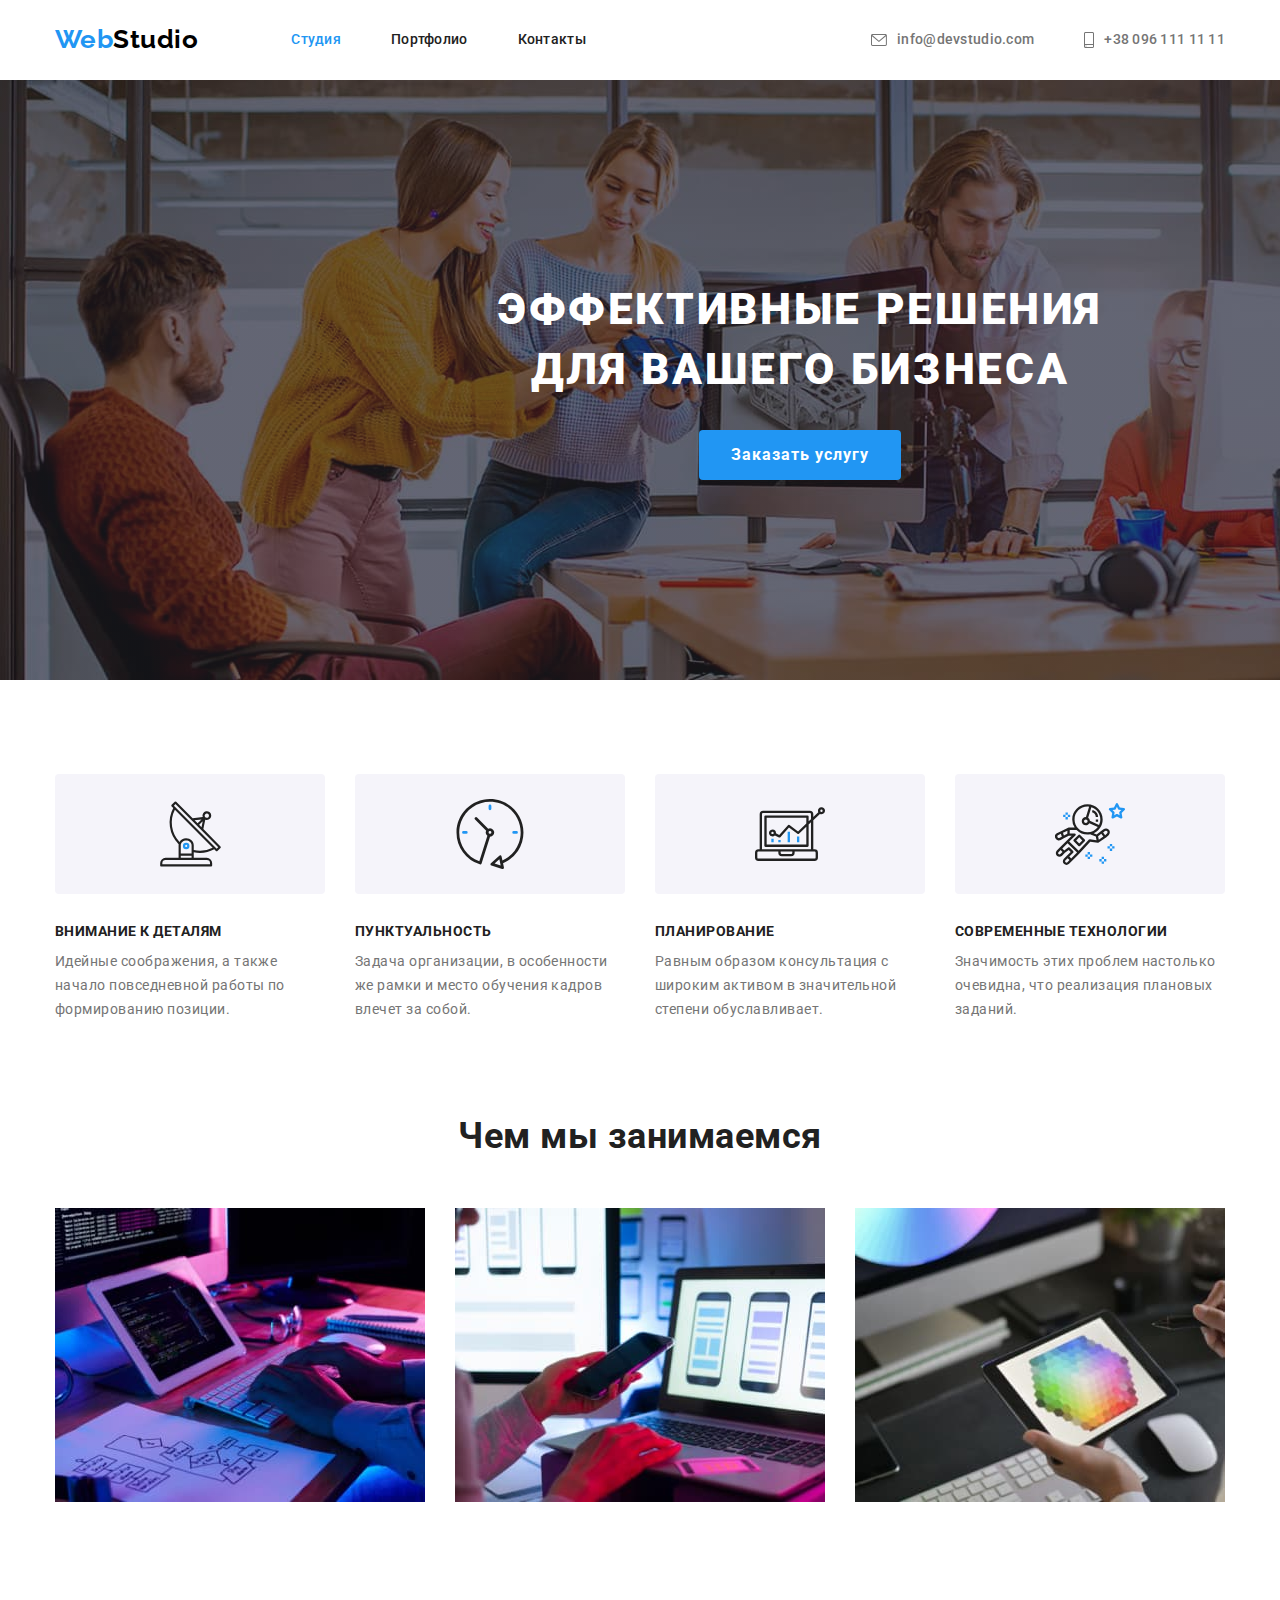
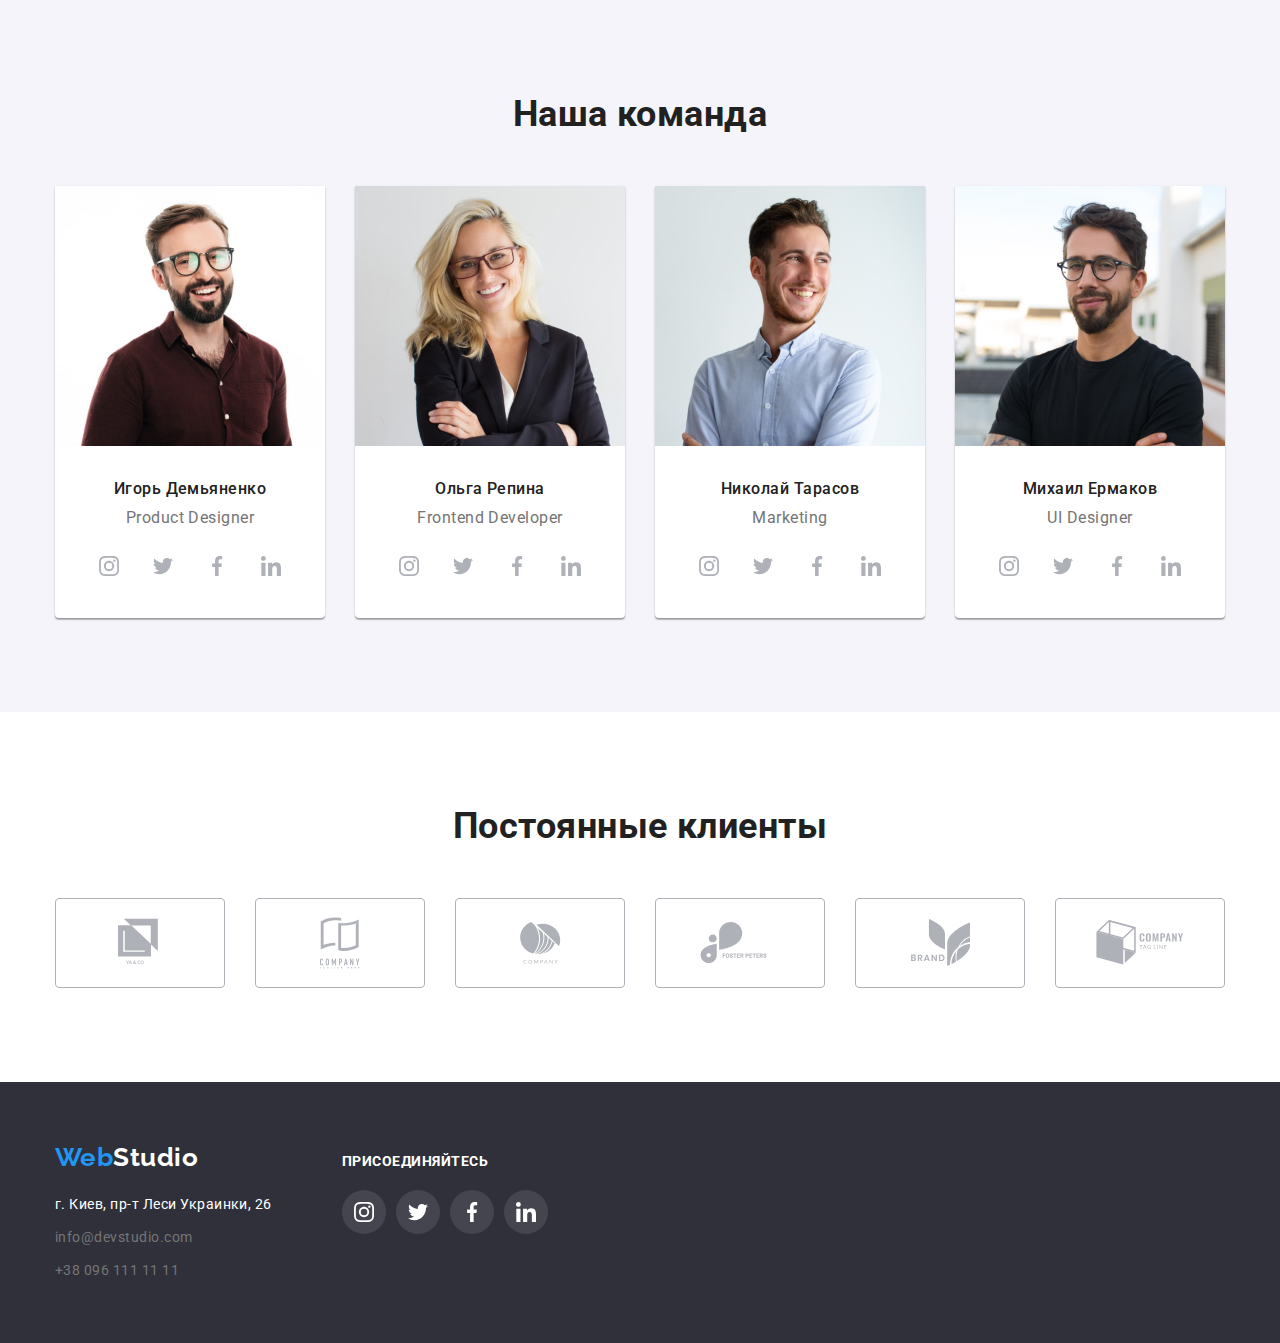
==== index.html @ eecb7872 "Initial commit" ====
<!DOCTYPE html>
<html lang="ru">
  <head>
    <meta charset="UTF-8" />
    <meta name="viewport" content="width=device-width, initial-scale=1.0" />
    <title>Главная</title>
    <link
      rel="stylesheet"
      href="https://cdnjs.cloudflare.com/ajax/libs/modern-normalize/1.0.0/modern-normalize.min.css"
    />
    <link
      href="https://fonts.googleapis.com/css2?family=Raleway:wght@700&family=Roboto:wght@300;400;500;700;900&display=swap"
      rel="stylesheet"
    />
    <link rel="stylesheet" href="css/styles.css" />
  </head>
  <body>
    <header class="page-header">
      <div class="container">
        <nav class="page-nav">
          <div class="logo">
            <a class="logo__text" href="./index.html"
              >Web<span class="logo__subtext">Studio</span></a
            >
          </div>

          <ul class="nav">
            <li class="nav__item">
              <a href="./index.html" class="nav__link nav__link--active link">Студия</a>
            </li>
            <li class="nav__item">
              <a href="./portfolio.html" class="nav__link link">Портфолио</a>
            </li>
            <li class="nav__item">
              <a href="#" class="nav__link link">Контакты</a>
            </li>
          </ul>
        </nav>
        <address class="address">
          <ul class="address__list">
            <li class="address__item">
              <a
                href="mailto:info@devstudio.com"
                class="address__email address__link link"
              >
                <svg class="icon address__icon" width="16" height="12">
                  <use href="./images/svg/sprite.svg#icon-mail"></use>
                </svg>
                info@devstudio.com</a
              >
            </li>
            <li class="address__item">
              <a href="tel:+380961111111" class="address__phone address__link link">
                <svg class="icon address__icon" width="10" height="16">
                  <use href="./images/svg/sprite.svg#icon-smartphone"></use>
                </svg>
                +38 096 111 11 11</a
              >
            </li>
          </ul>
        </address>
      </div>
    </header>

    <main class="content">
      <section class="main-block">
        <div class="container">
          <h1 class="main-block__text">Эффективные решения<br />для вашего бизнеса</h1>
          <button class="main-block__button btn btn-primary">Заказать услугу</button>
        </div>
      </section>

      <section class="feature-block">
        <div class="container">
          <h2 class="text-hidden">Особенности</h2>

          <ul class="feature-block__list">
            <li class="feature-block__card">
              <div class="feature-block__icon">
                <svg class="icon" width="65" height="70">
                  <use href="./images/svg/sprite.svg#icon-antenna"></use>
                </svg>
              </div>
              <h3 class="feature-block__title">Внимание к деталям</h3>
              <p class="feature-block__text">
                Идейные соображения, а также начало повседневной работы по формированию
                позиции.
              </p>
            </li>

            <li class="feature-block__card">
              <div class="feature-block__icon">
                <svg class="icon" width="70" height="70">
                  <use href="./images/svg/sprite.svg#icon-clock"></use>
                </svg>
              </div>
              <h3 class="feature-block__title">Пунктуальность</h3>
              <p class="feature-block__text">
                Задача организации, в особенности же рамки и место обучения кадров влечет
                за собой.
              </p>
            </li>

            <li class="feature-block__card">
              <div class="feature-block__icon">
                <svg class="icon" width="70" height="70">
                  <use href="./images/svg/sprite.svg#icon-diagram"></use>
                </svg>
              </div>
              <h3 class="feature-block__title">Планирование</h3>
              <p class="feature-block__text">
                Равным образом консультация с широким активом в значительной степени
                обуславливает.
              </p>
            </li>

            <li class="feature-block__card">
              <div class="feature-block__icon">
                <svg class="icon" width="70" height="70">
                  <use href="./images/svg/sprite.svg#icon-astronaut"></use>
                </svg>
              </div>
              <h3 class="feature-block__title">Современные технологии</h3>
              <p class="feature-block__text">
                Значимость этих проблем настолько очевидна, что реализация плановых
                заданий.
              </p>
            </li>
          </ul>
        </div>
      </section>

      <section class="preview">
        <div class="container">
          <h2 class="preview__title block-title">Чем мы занимаемся</h2>
          <ul class="preview__body">
            <li class="preview__box">
              <img
                class="preview__img"
                src="images/box-1.jpg"
                alt="Планшет с клавиатурой"
                width="370"
              />
            </li>
            <li class="preview__box">
              <img
                class="preview__img"
                src="images/box-2.jpg"
                alt="Ноутбук"
                width="370"
              />
            </li>
            <li class="preview__box">
              <img
                class="preview__img"
                src="images/box-3.jpg"
                alt="Планшет в руке"
                width="370"
              />
            </li>
          </ul>
        </div>
      </section>

      <section class="team">
        <div class="container">
          <h2 class="block-title team__title">Наша команда</h2>

          <ul class="team__body">
            <li class="team__card">
              <img
                src="images/avatar-1.jpg"
                alt="Игорь Демьяненко"
                class="team__img"
                width="270"
              />
              <div class="team__about">
                <h3 class="team__name">Игорь Демьяненко</h3>
                <p class="team__job">Product Designer</p>
              </div>

              <div class="contact">
                <ul class="contact__list">
                  <li class="contact__item">
                    <a href="" class="contact__link">
                      <svg class="icon contact__icon">
                        <use href="./images/svg/sprite.svg#icon-instagram"></use>
                      </svg>
                    </a>
                  </li>
                  <li class="contact__item">
                    <a href="" class="contact__link">
                      <svg class="icon contact__icon">
                        <use href="./images/svg/sprite.svg#icon-twitter"></use>
                      </svg>
                    </a>
                  </li>
                  <li class="contact__item">
                    <a href="" class="contact__link">
                      <svg class="icon contact__icon">
                        <use href="./images/svg/sprite.svg#icon-facebook"></use>
                      </svg>
                    </a>
                  </li>
                  <li class="contact__item">
                    <a href="" class="contact__link">
                      <svg class="icon contact__icon">
                        <use href="./images/svg/sprite.svg#icon-linkedin"></use>
                      </svg>
                    </a>
                  </li>
                </ul>
              </div>
            </li>
            <li class="team__card">
              <img
                src="images/avatar-2.jpg"
                alt="Ольга Репина"
                class="team__img"
                width="270"
              />
              <div class="team__about">
                <h3 class="team__name">Ольга Репина</h3>
                <p class="team__job">Frontend Developer</p>
              </div>
              <div class="contact">
                <ul class="contact__list">
                  <li class="contact__item">
                    <a href="" class="contact__link">
                      <svg class="icon contact__icon">
                        <use href="./images/svg/sprite.svg#icon-instagram"></use>
                      </svg>
                    </a>
                  </li>
                  <li class="contact__item">
                    <a href="" class="contact__link">
                      <svg class="icon contact__icon">
                        <use href="./images/svg/sprite.svg#icon-twitter"></use>
                      </svg>
                    </a>
                  </li>
                  <li class="contact__item">
                    <a href="" class="contact__link">
                      <svg class="icon contact__icon">
                        <use href="./images/svg/sprite.svg#icon-facebook"></use>
                      </svg>
                    </a>
                  </li>
                  <li class="contact__item">
                    <a href="" class="contact__link">
                      <svg class="icon contact__icon">
                        <use href="./images/svg/sprite.svg#icon-linkedin"></use>
                      </svg>
                    </a>
                  </li>
                </ul>
              </div>
            </li>
            <li class="team__card">
              <img
                src="images/avatar-3.jpg"
                alt="Николай Тарасов"
                class="team__img"
                width="270"
              />
              <div class="team__about">
                <h3 class="team__name">Николай Тарасов</h3>
                <p class="team__job">Marketing</p>
              </div>
              <div class="contact">
                <ul class="contact__list">
                  <li class="contact__item">
                    <a href="" class="contact__link">
                      <svg class="icon contact__icon">
                        <use href="./images/svg/sprite.svg#icon-instagram"></use>
                      </svg>
                    </a>
                  </li>
                  <li class="contact__item">
                    <a href="" class="contact__link">
                      <svg class="icon contact__icon">
                        <use href="./images/svg/sprite.svg#icon-twitter"></use>
                      </svg>
                    </a>
                  </li>
                  <li class="contact__item">
                    <a href="" class="contact__link">
                      <svg class="icon contact__icon">
                        <use href="./images/svg/sprite.svg#icon-facebook"></use>
                      </svg>
                    </a>
                  </li>
                  <li class="contact__item">
                    <a href="" class="contact__link">
                      <svg class="icon contact__icon">
                        <use href="./images/svg/sprite.svg#icon-linkedin"></use>
                      </svg>
                    </a>
                  </li>
                </ul>
              </div>
            </li>
            <li class="team__card">
              <img
                src="images/avatar-4.jpg"
                alt="Михаил Ермаков"
                class="team__img"
                width="270"
              />
              <div class="team__about">
                <h3 class="team__name">Михаил Ермаков</h3>
                <p class="team__job">UI Designer</p>
              </div>
              <div class="contact">
                <ul class="contact__list">
                  <li class="contact__item">
                    <a href="" class="contact__link">
                      <svg class="icon contact__icon">
                        <use href="./images/svg/sprite.svg#icon-instagram"></use>
                      </svg>
                    </a>
                  </li>
                  <li class="contact__item">
                    <a href="" class="contact__link">
                      <svg class="icon contact__icon">
                        <use href="./images/svg/sprite.svg#icon-twitter"></use>
                      </svg>
                    </a>
                  </li>
                  <li class="contact__item">
                    <a href="" class="contact__link">
                      <svg class="icon contact__icon">
                        <use href="./images/svg/sprite.svg#icon-facebook"></use>
                      </svg>
                    </a>
                  </li>
                  <li class="contact__item">
                    <a href="" class="contact__link">
                      <svg class="icon contact__icon">
                        <use href="./images/svg/sprite.svg#icon-linkedin"></use>
                      </svg>
                    </a>
                  </li>
                </ul>
              </div>
            </li>
          </ul>
        </div>
      </section>

      <section class="client">
        <div class="container">
          <h2 class="block-title client__title">Постоянные клиенты</h2>
          <ul class="client__list">
            <li class="client__card">
              <a href="" class="client__link">
                <svg class="icon" width="44" height="50">
                  <use href="./images/svg/sprite.svg#icon-logo-1"></use>
                </svg>
              </a>
            </li>

            <li class="client__card">
              <a href="" class="client__link">
                <svg class="icon" width="40" height="52">
                  <use href="./images/svg/sprite.svg#icon-logo-2"></use>
                </svg>
              </a>
            </li>

            <li class="client__card">
              <a href="" class="client__link">
                <svg class="icon" width="41" height="42">
                  <use href="./images/svg/sprite.svg#icon-logo-3"></use>
                </svg>
              </a>
            </li>

            <li class="client__card">
              <a href="" class="client__link">
                <svg class="icon" width="80" height="42">
                  <use href="./images/svg/sprite.svg#icon-logo-4"></use>
                </svg>
              </a>
            </li>

            <li class="client__card">
              <a href="" class="client__link">
                <svg class="icon" width="59" height="47">
                  <use href="./images/svg/sprite.svg#icon-logo-5"></use>
                </svg>
              </a>
            </li>

            <li class="client__card">
              <a href="" class="client__link">
                <svg class="icon" width="88" height="45">
                  <use href="./images/svg/sprite.svg#icon-logo-6"></use>
                </svg>
              </a>
            </li>
          </ul>
        </div>
      </section>
    </main>

    <footer class="page-footer">
      <div class="container">
        <div class="page-footer__nav">
          <div class="logo">
            <a class="logo__text" href="./index.html"
              >Web<span class="logo__subtext logo__subtext-white">Studio</span></a
            >
          </div>

          <address class="address">
            <ul class="address__list">
              <li class="address__item">
                <a href="" class="address__sity address__link link"
                  >г. Киев, пр-т Леси Украинки, 26</a
                >
              </li>
              <li class="address__item">
                <a
                  href="mailto:info@devstudio.com"
                  class="address__email address__link link"
                  >info@devstudio.com</a
                >
              </li>
              <li class="address__item">
                <a href="tel:+380961111111" class="address__phone address__link link"
                  >+38 096 111 11 11</a
                >
              </li>
            </ul>
          </address>
        </div>
        <div class="footer__join join">
          <h2 class="join__title">Присоединяйтесь</h2>
          <div class="contact">
            <ul class="contact__list">
              <li class="contact__item">
                <a href="" class="contact__link">
                  <svg class="icon contact__icon">
                    <use href="./images/svg/sprite.svg#icon-instagram"></use>
                  </svg>
                </a>
              </li>
              <li class="contact__item">
                <a href="" class="contact__link">
                  <svg class="icon contact__icon">
                    <use href="./images/svg/sprite.svg#icon-twitter"></use>
                  </svg>
                </a>
              </li>
              <li class="contact__item">
                <a href="" class="contact__link">
                  <svg class="icon contact__icon">
                    <use href="./images/svg/sprite.svg#icon-facebook"></use>
                  </svg>
                </a>
              </li>
              <li class="contact__item">
                <a href="" class="contact__link">
                  <svg class="icon contact__icon">
                    <use href="./images/svg/sprite.svg#icon-linkedin"></use>
                  </svg>
                </a>
              </li>
            </ul>
          </div>
        </div>
      </div>
    </footer>
  </body>
</html>
---- css/styles.css ----
a {
  text-decoration: none;
}
ul,
li {
  list-style-type: none;
  margin: 0;
  padding: 0;
}
address {
  font-style: inherit;
}
h1,
h2,
h3,
p {
  margin: 0;
}

:root {
  --main-text-color: #212121;
  --secondary-text-color: #757575;
  --accent-color: #2196f3;

  --white-color: #ffffff;
  --gray-color: #f5f4fa;
  --black-color: #000000;
  --icon-color: #afb1b8;

  --main-block-background: #c4c4c4;

  --footer-background-color: #2f303a;
}

body {
  color: var(--main-text-color);
  background-color: var(--white-color);

  font-weight: 500;
  font-size: 16px;
  font-family: 'Roboto', sans-serif;
  font-style: normal;
  letter-spacing: 0.03em;
}
.container {
  max-width: 1200px; /* 1170px + padding 30px*/
  margin: 0 auto;
  padding: 0 15px;
}
/* Скрыть текст */
.text-hidden {
  position: absolute;

  text-indent: 100%;
  white-space: nowrap;
  overflow: hidden;
}
/* Header */
.page-header {
  height: 80px;
}
.page-header > .container {
  display: flex;
  align-items: center;
}

.page-nav {
  display: flex;
  align-items: center;
}
/* Логотип */
.page-header .logo {
  margin-right: 93px;
}
.logo__text {
  color: var(--accent-color);

  font-family: 'Raleway', sans-serif;
  font-size: 26px;
  font-weight: 700;
  line-height: 1.2;
}
.logo__subtext {
  color: var(--black-color);
}

/* Главная навигация */
.nav {
  display: flex;
  margin: 32px 0;
}
.nav__item + .nav__item {
  margin-left: 50px;
}
.nav__link {
  color: var(--main-text-color);

  font-weight: 500;
  font-size: 14px;
  line-height: 1.14;
  letter-spacing: 0.02em;
}
.nav__link--active,
.link:hover,
.link:focus {
  color: var(--accent-color);
}
.link {
  display: flex;
  align-items: center;
}
.address {
  margin-left: auto;
}

.page-header .address__list {
  display: flex;
  align-items: center;

  font-size: 14px;
  line-height: 1.14;
  letter-spacing: 0.02em;
}

.address__link {
  color: var(--secondary-text-color);
}
.page-header .address__item + .address__item {
  margin-left: 50px;
}

/* main block */
.main-block {
  width: 1600px;
  min-height: 600px;

  padding: 50px 0px;
  margin: 0 auto;
  display: flex;
  align-items: center;
  text-align: center;

  background-color: var(--main-block-background);
  background-image: linear-gradient(
      to right,
      rgba(47, 48, 58, 0.4),
      rgba(47, 48, 58, 0.4)
    ),
    url('../images/bg-img.jpg');
  /* background-image: linear-gradient(
      to right,
      var(--main-block-gradient),
      var(--main-block-gradient)
    ),
    url('../images/bg-img.jpg'); */
  /* Валидатор ругается на использование перменных внутри linear-gradient 😢 
  По этому и записал цвет градиента без переменных*/
  background-repeat: no-repeat;
  background-size: cover;
  background-position: center center;
}
.main-block__text {
  color: var(--white-color);
  font-weight: 900;
  font-size: 44px;
  line-height: 1.36;
  text-align: center;
  letter-spacing: 0.06em;
  text-transform: uppercase;
}
.main-block__button {
  padding: 10px 32px;
  margin-top: 30px;
}
.btn {
  color: var(--white-color);
  font-weight: 700;
  line-height: 1.9;
  letter-spacing: 0.06em;

  cursor: pointer;

  border: none;
  border-radius: 4px;
}
.btn-primary {
  background: var(--accent-color);
}

/* feature block */
.feature-block {
  padding: 94px 0px;
}
.feature-block__list {
  display: flex;
}

.feature-block__icon {
  display: flex;
  justify-content: center;
  align-items: center;

  width: 270px;
  height: 120px;
  margin-bottom: 30px;

  background-color: var(--gray-color);
  border-radius: 4px;
}
/* .feature-block__icon--antenna {
  width: 65px;
  height: 70px;
} */

.feature-block__card + .feature-block__card {
  margin-left: 30px;
}
.feature-block__title {
  margin-bottom: 10px;

  font-weight: 700;
  font-size: 14px;
  line-height: 1.14;
  text-transform: uppercase;
}
.feature-block__text {
  color: var(--secondary-text-color);

  font-size: 14px;
  line-height: 1.71;
  font-weight: 400;
}

/* Style for block-title */
.block-title {
  font-weight: 700;
  font-size: 36px;
  line-height: 1.16;
  text-align: center;
}

/* Preview block */
.preview {
  padding-bottom: 94px;
}
.preview__title {
  margin-bottom: 50px;
}
.preview__body {
  display: flex;
}
.preview__box + .preview__box {
  margin-left: 30px;
}

/* team-block */
.team {
  background-color: var(--gray-color);
  padding: 94px 0;
}
.team__title {
  margin-bottom: 50px;
}
.team__body {
  display: flex;
}
.team__card + .team__card {
  margin-left: 30px;
}
.team__card {
  text-align: center;
  background-color: var(--white-color);
  box-shadow: 0px 1px 3px rgba(0, 0, 0, 0.12), 0px 1px 1px rgba(0, 0, 0, 0.14),
    0px 2px 1px rgba(0, 0, 0, 0.2);
  border-radius: 0px 0px 4px 4px;
}

.team__about {
  padding-top: 30px;
  text-align: center;
}
.team__name {
  margin-bottom: 10px;

  font-weight: 500;
  font-size: 16px;
  line-height: 1.18;
  text-align: center;
}
.team__job {
  color: #757575;
  font-weight: 400;
  font-size: 16px;
  line-height: 1.18;
}
/* Contact  */
.contact {
  display: flex;
  align-items: center;
  justify-content: center;
}
.team .contact {
  padding-top: 16px;
  padding-bottom: 30px;
}
.contact__list {
  display: flex;
}
.contact__item + .contact__item {
  margin-left: 10px;
}
.contact__link {
  display: flex;
  align-items: center;
  justify-content: center;

  width: 44px;
  height: 44px;

  color: var(--icon-color);
}
.contact__link:hover,
.contact__link:focus {
  background-color: var(--accent-color);
  color: var(--white-color);
  border-radius: 50%;

  outline: none;

  /* transition: 0.5s; */
}
.contact__icon {
  width: 20px;
  height: 20px;
}

/* Clients block */
.client {
  padding: 94px 0;
}
.client__title {
  margin-bottom: 50px;
}
.client__list {
  display: flex;
}
.client__link {
  display: flex;
  justify-content: center;
  align-items: center;
  width: 170px;
  height: 90px;
  border: 1px solid var(--icon-color);
  border-radius: 4px;
  color: var(--icon-color);
}
.client__card + .client__card {
  margin-left: 30px;
}
.client__link:hover,
.client__link:focus {
  border: 1px solid var(--accent-color);
  color: var(--accent-color);
}

/* page-footer */
.page-footer {
  background-color: var(--footer-background-color);
  padding: 60px 0;
}
.page-footer .logo {
  margin-bottom: 20px;
}
.logo__subtext-white {
  color: var(--white-color);
}
.page-footer .address__list {
  font-weight: 400;
  font-size: 14px;
  line-height: 1.71;
}
.page-footer .address__item + .address__item {
  margin-top: 9px;
}
.address__sity {
  color: var(--white-color);
}

.page-footer > .container {
  display: flex;
}
/* Join block in footer */
.join {
  margin-left: 70px;
  margin-top: 12px;
}
.join__title {
  font-size: 14px;
  line-height: 1.14;
  text-transform: uppercase;
  color: var(--white-color);
  margin-bottom: 20px;
}
.join .contact__item {
  background: rgba(255, 255, 255, 0.1);
  border-radius: 50%;
}
.join .contact__link {
  color: var(--white-color);
}

/* ============ Portfolio.html ============*/

.portfolio .page-header {
  border-bottom: 1px solid #ececec;
}

.projects {
  padding: 94px 0;
}

.filter {
  display: flex;
  justify-content: center;
  margin-bottom: 50px;
}
.filter__item + .filter__item {
  margin-left: 8px;
}
.filter__button {
  background: var(--gray-color);
  color: var(--main-text-color);
  border: none;

  font-weight: 500;
  letter-spacing: 0.03em;
  padding: 6px 22px;
  line-height: 1.62;
  border-radius: 4px;

  cursor: pointer;
}

.filter__button--active,
.filter__button:hover,
.filter__button:focus {
  background: var(--accent-color);
  color: var(--white-color);
  box-shadow: 0px 3px 1px rgba(0, 0, 0, 0.1), 0px 1px 2px rgba(0, 0, 0, 0.08),
    0px 2px 2px rgba(0, 0, 0, 0.12);
  outline: none;
}
.projects__body {
  display: flex;
  flex-wrap: wrap;
}

.projects__card {
  background: var(--white-color);
  border: 1px solid #eeeeee;
  width: calc((100% - 60px) / 3);
  cursor: pointer;
}
.projects__card:hover,
.projects__card:focus {
  box-shadow: 0px 1px 1px rgba(0, 0, 0, 0.12), 0px 4px 4px rgba(0, 0, 0, 0.06),
    1px 4px 6px rgba(0, 0, 0, 0.16);
}
.projects__card:not(:nth-child(3n)) {
  margin-right: 30px;
}
.projects__card:not(:nth-last-child(-n + 3)) {
  margin-bottom: 30px;
}

.projects__content {
  padding: 20px 24px;
}
.projects__title {
  font-weight: 700;
  font-size: 18px;
  line-height: 2;
  letter-spacing: 0.06em;
}
.projects__description {
  font-weight: 400;
  line-height: 1.87;

  color: var(--secondary-text-color);
}
/* SVG SPRITE */
.icon {
  fill: currentColor;
}

.address__icon {
  margin-right: 10px;
}
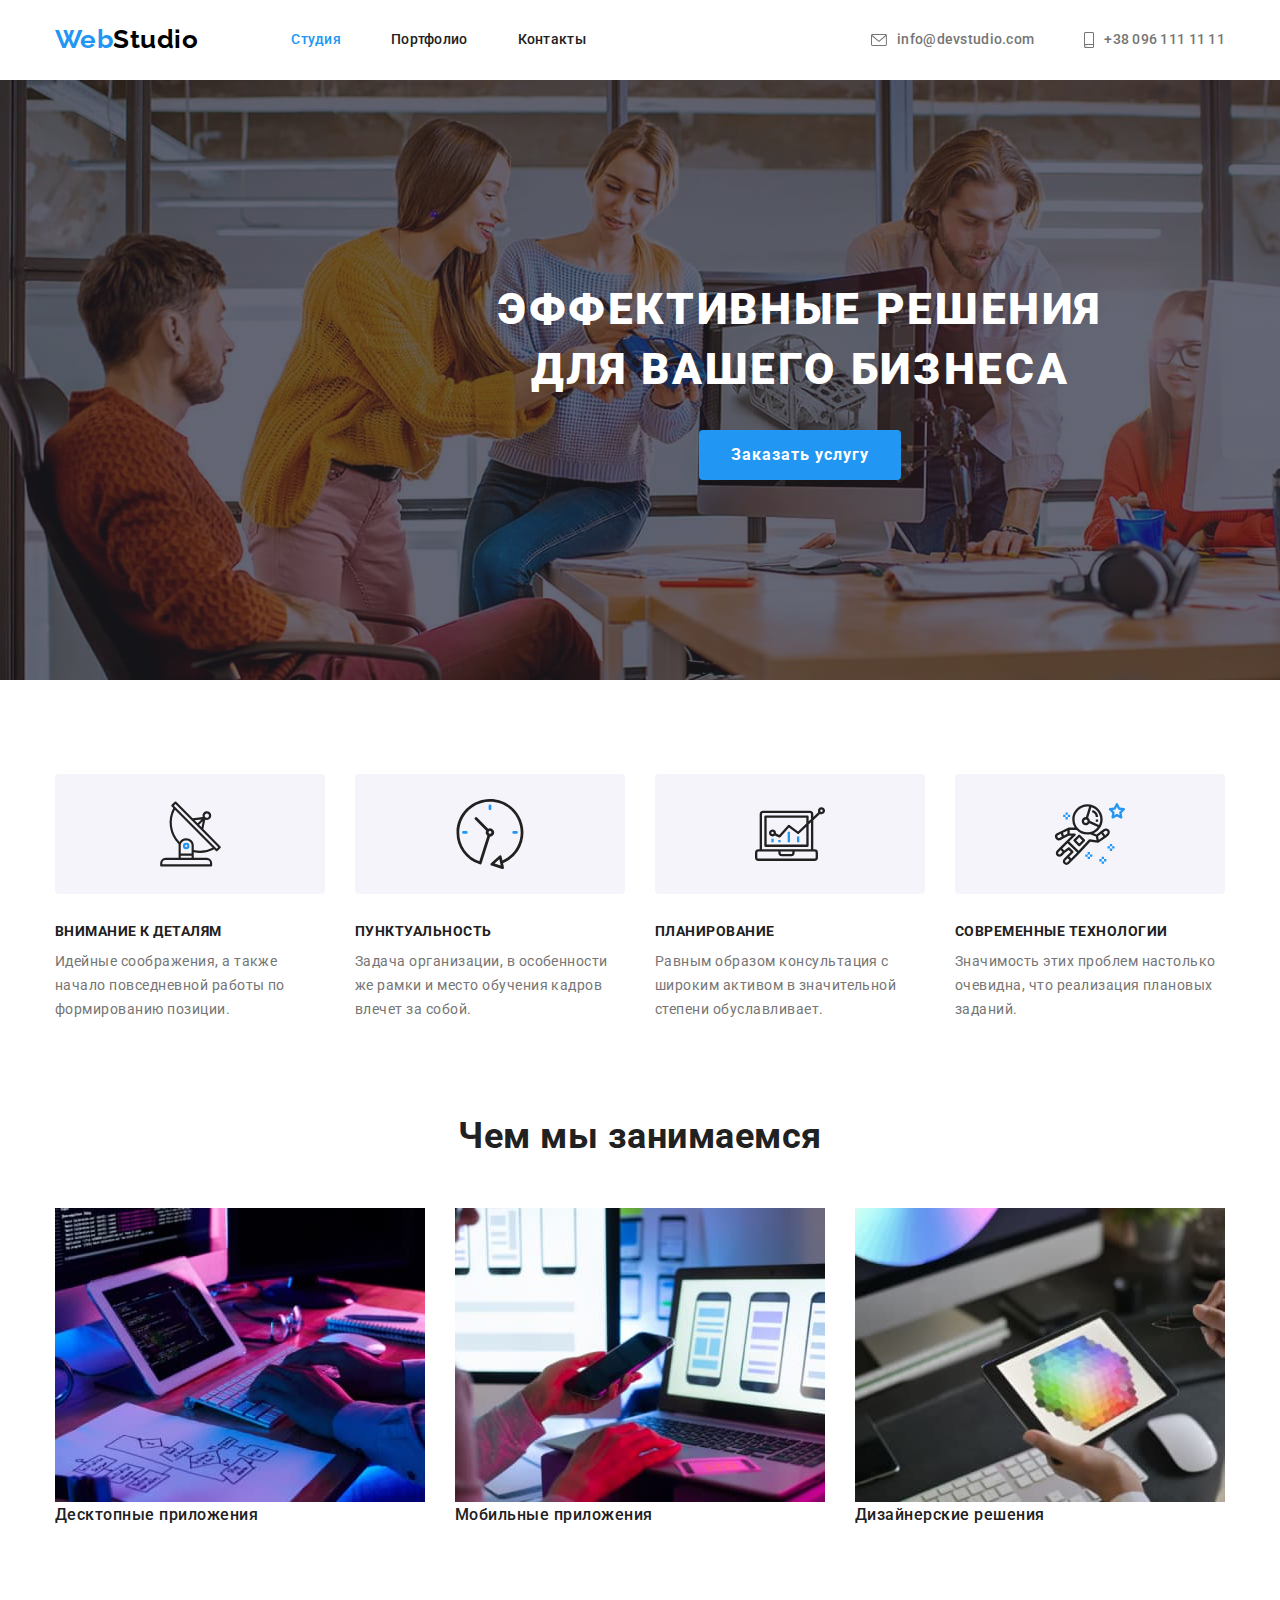
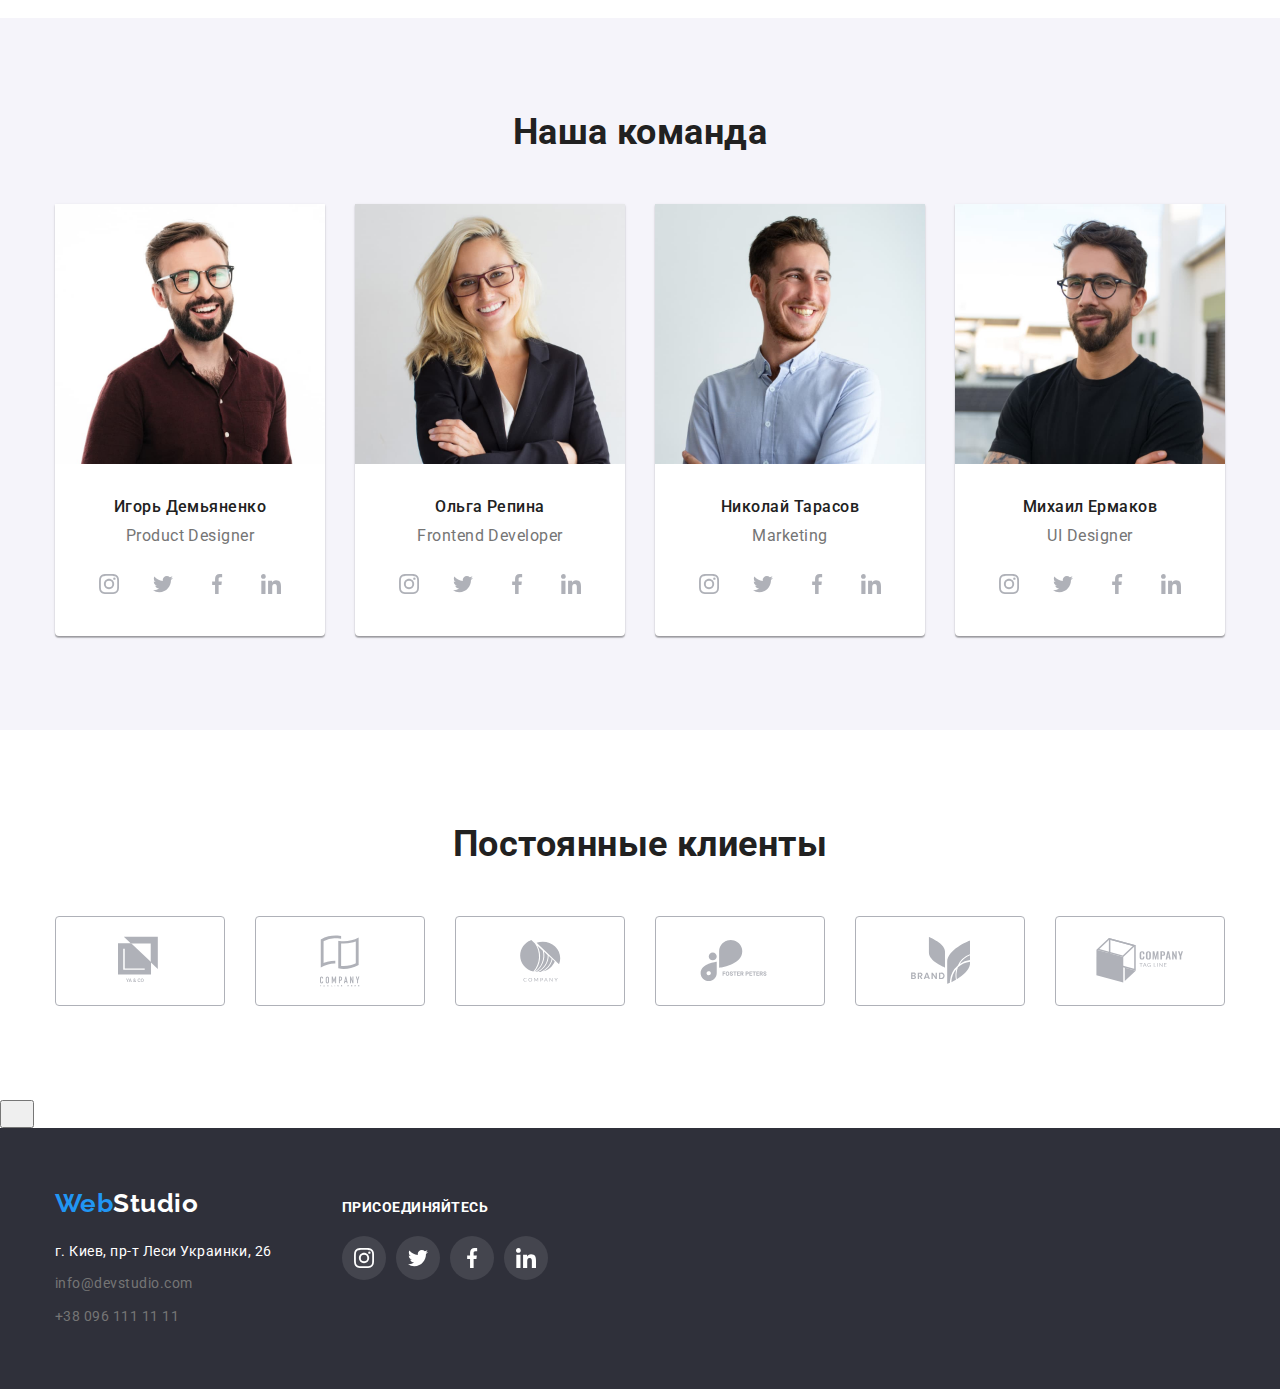
==== commit 07b29644: "Модалка, описание услуги" ====
--- a/index.html
+++ b/index.html
@@ -13,6 +13,7 @@
       rel="stylesheet"
     />
     <link rel="stylesheet" href="css/styles.css" />
+    <link rel="stylesheet" href="css/modal.css" />
   </head>
   <body>
     <header class="page-header">
@@ -66,7 +67,9 @@
       <section class="main-block">
         <div class="container">
           <h1 class="main-block__text">Эффективные решения<br />для вашего бизнеса</h1>
-          <button class="main-block__button btn btn-primary">Заказать услугу</button>
+          <button class="main-block__button btn btn-primary" data-modal-open>
+            Заказать услугу
+          </button>
         </div>
       </section>
 
@@ -140,7 +143,9 @@
                 src="images/box-1.jpg"
                 alt="Планшет с клавиатурой"
                 width="370"
-              />
+                height="294"
+              />
+              <p class="preview__description">Десктопные приложения</p>
             </li>
             <li class="preview__box">
               <img
@@ -148,7 +153,9 @@
                 src="images/box-2.jpg"
                 alt="Ноутбук"
                 width="370"
-              />
+                height="294"
+              />
+              <p class="preview__description">Мобильные приложения</p>
             </li>
             <li class="preview__box">
               <img
@@ -156,7 +163,9 @@
                 src="images/box-3.jpg"
                 alt="Планшет в руке"
                 width="370"
-              />
+                height="294"
+              />
+              <p class="preview__description">Дизайнерские решения</p>
             </li>
           </ul>
         </div>
@@ -403,6 +412,15 @@
         </div>
       </section>
     </main>
+    <div class="modal__backdrop modal__backdrop--hidden" data-backdrop>
+      <div class="modal__window">
+        <button class="modal__btn" data-modal-close>
+          <svg class="modal__btn--close" width="18" height="18">
+            <use href="./images/svg/sprite.svg#icon-btn-close"></use>
+          </svg>
+        </button>
+      </div>
+    </div>
 
     <footer class="page-footer">
       <div class="container">
@@ -472,5 +490,6 @@
         </div>
       </div>
     </footer>
+    <script src="./js/modal.js"></script>
   </body>
 </html>
